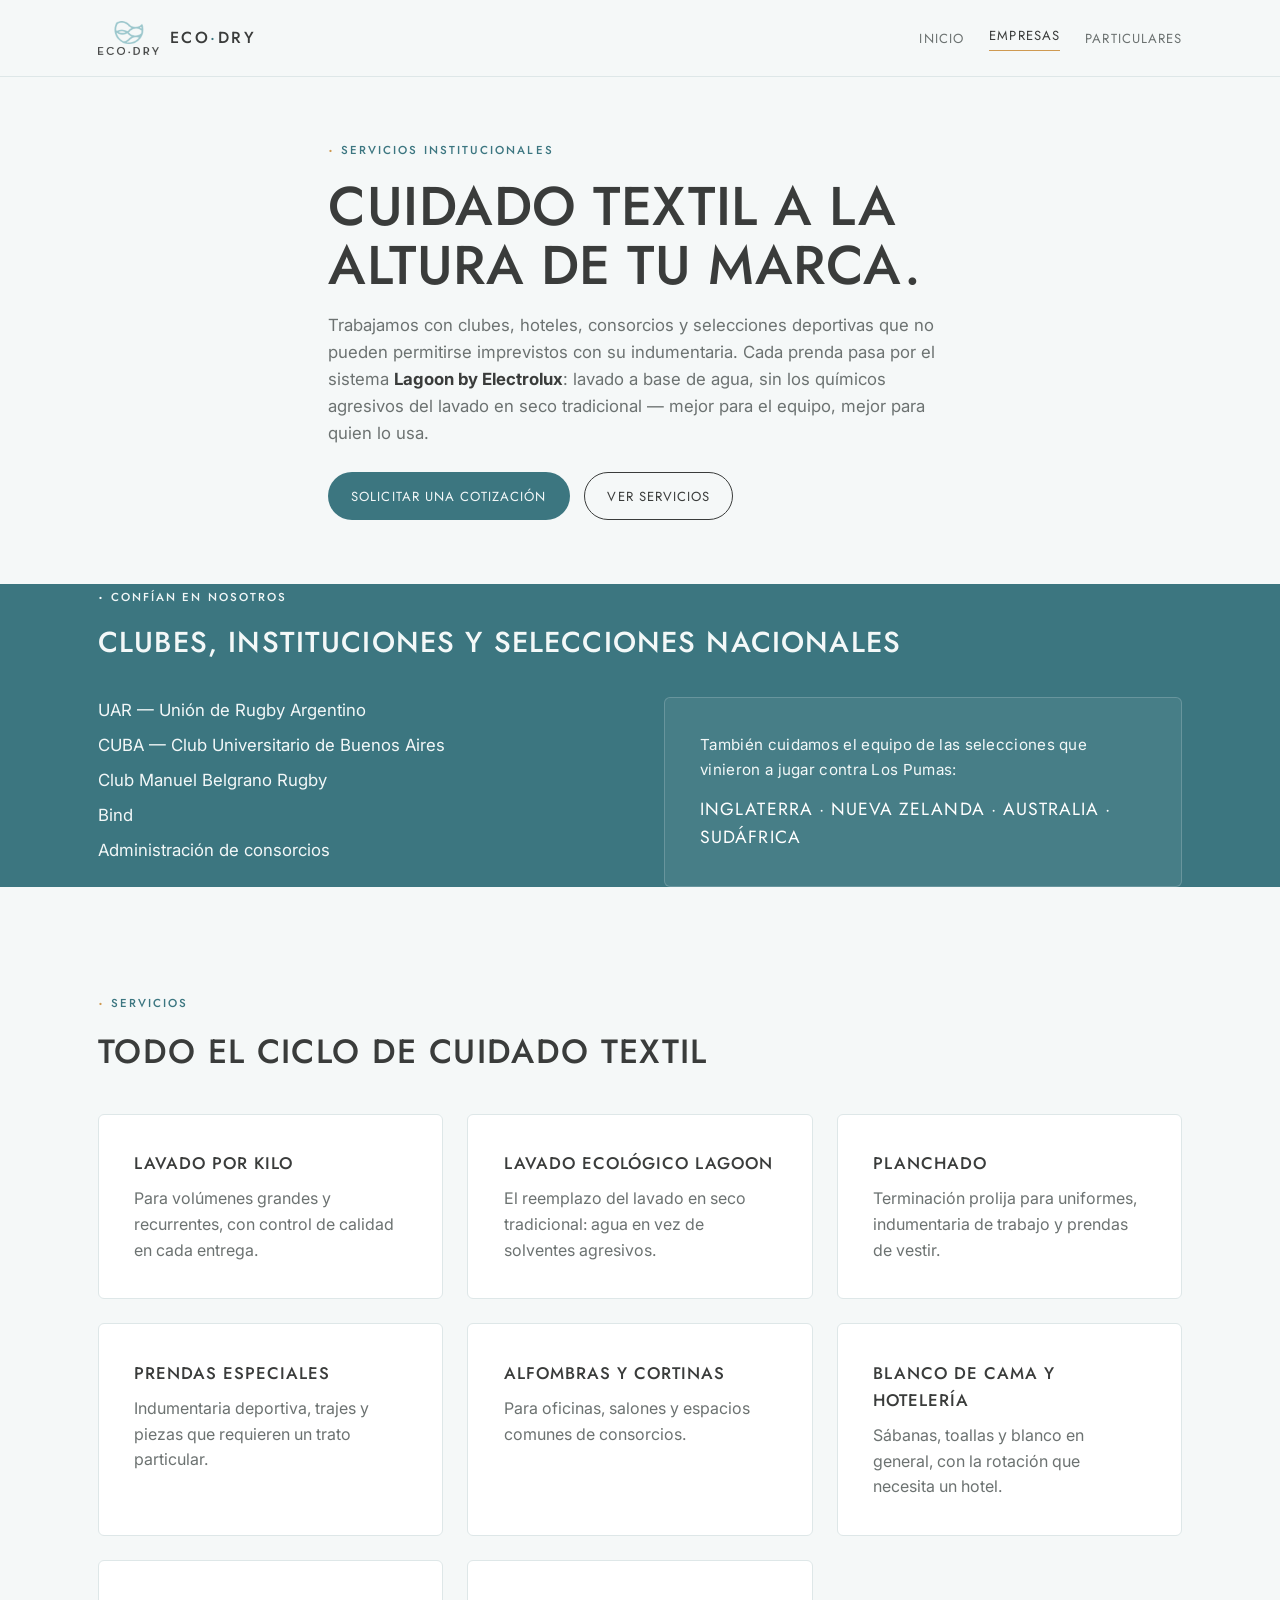
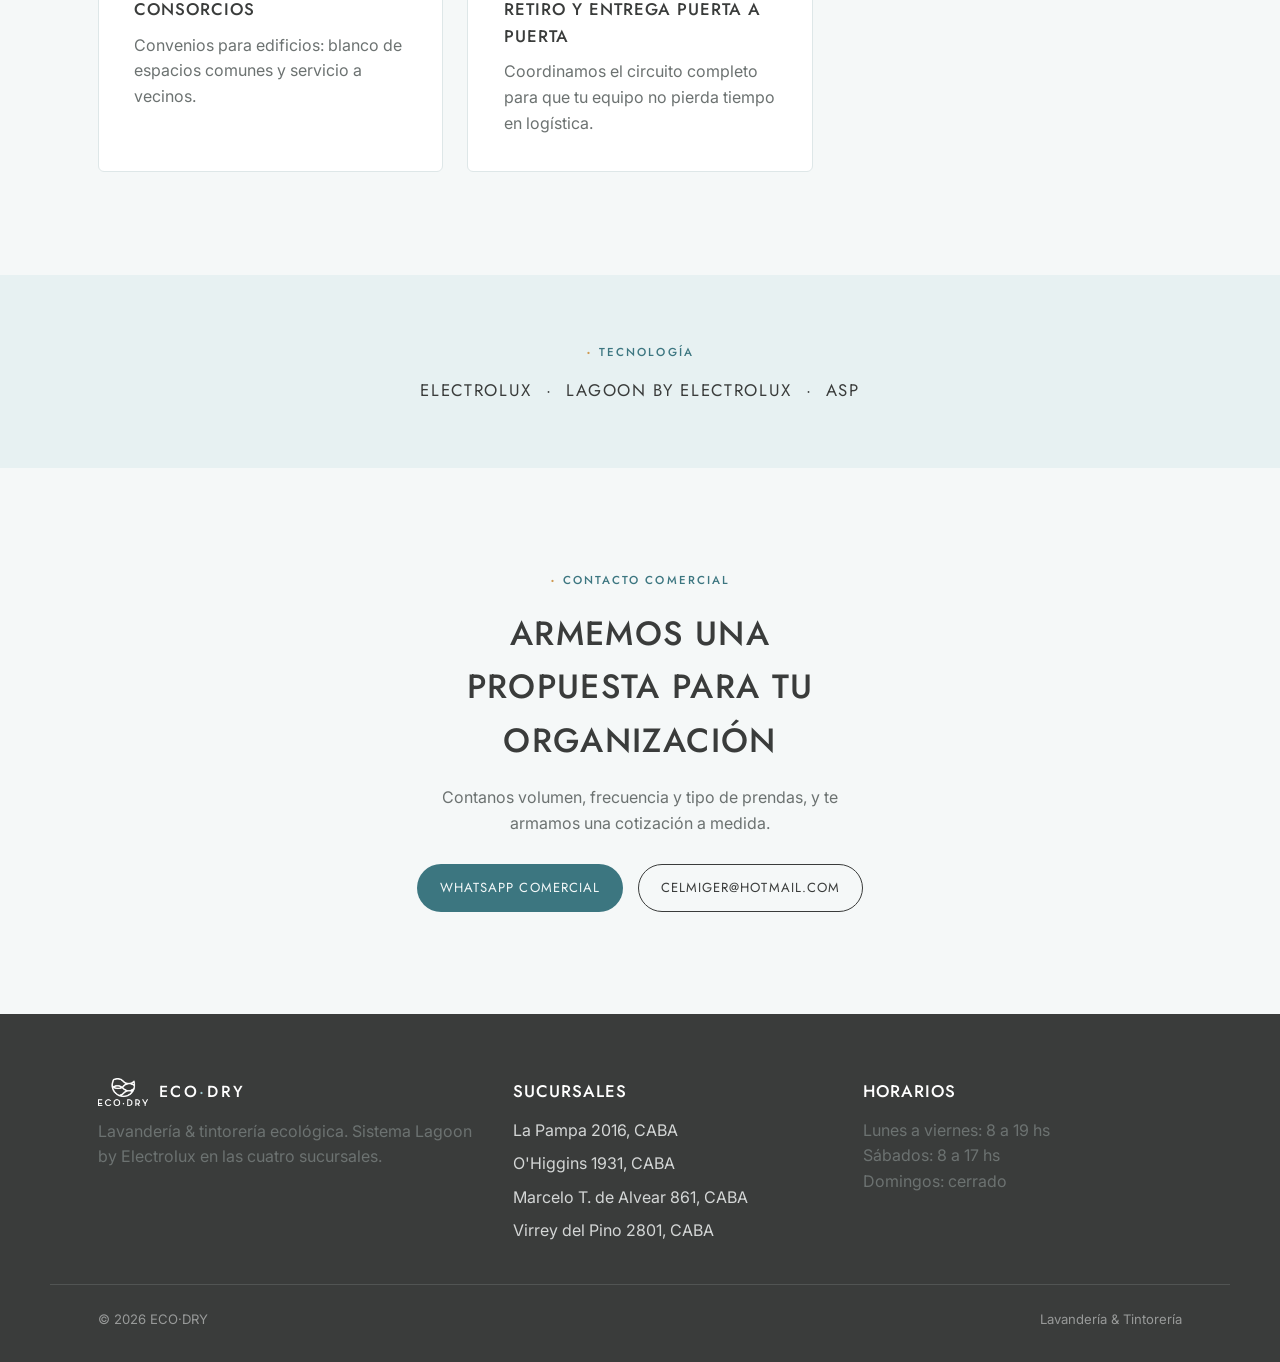
==== empresas.html @ cd2f5abf "Add files via upload" ====
<!DOCTYPE html>
<html lang="es">
<head>
<meta charset="UTF-8">
<meta name="viewport" content="width=device-width, initial-scale=1.0">
<title>Servicios institucionales — ECO·DRY</title>
<meta name="description" content="ECO·DRY para empresas e instituciones: indumentaria deportiva, hotelería y consorcios. Sistema ecológico Lagoon by Electrolux.">
<link rel="icon" type="image/png" href="[data-uri]">
<link rel="preconnect" href="https://fonts.googleapis.com">
<link rel="preconnect" href="https://fonts.gstatic.com" crossorigin>
<link href="https://fonts.googleapis.com/css2?family=Jost:wght@400;500;600&family=Inter:wght@400;500;600&display=swap" rel="stylesheet">
<link rel="stylesheet" href="styles.css">
</head>
<body>

<header class="site-header">
  <div class="wrap">
    <a class="brand" href="index.html" aria-label="ECO·DRY — Inicio">
      <img src="[data-uri]" alt="ECO·DRY">
      <span class="brand-word">ECO<span class="dot">·</span>DRY</span>
    </a>
    <nav class="site-nav">
      <a href="index.html">Inicio</a>
      <a href="empresas.html" class="is-current">Empresas</a>
      <a href="particulares.html">Particulares</a>
    </nav>
  </div>
</header>

<main>
  <section class="section--tight">
    <div class="wrap stack" style="max-width:720px;">
      <span class="eyebrow">Servicios institucionales</span>
      <h1>Cuidado textil a la altura de tu marca.</h1>
      <p style="font-size:1.05rem;">Trabajamos con clubes, hoteles, consorcios y selecciones deportivas que no pueden permitirse imprevistos con su indumentaria. Cada prenda pasa por el sistema <strong style="color:var(--ink);">Lagoon by Electrolux</strong>: lavado a base de agua, sin los químicos agresivos del lavado en seco tradicional — mejor para el equipo, mejor para quien lo usa.</p>
      <div style="display:flex; gap:0.9rem; flex-wrap:wrap; margin-top:0.5rem;">
        <a href="#contacto" class="btn btn-primary">Solicitar una cotización</a>
        <a href="#servicios" class="btn btn-ghost">Ver servicios</a>
      </div>
    </div>
  </section>

  <section class="section--deep">
    <div class="wrap">
      <span class="eyebrow">Confían en nosotros</span>
      <h2 style="margin-top:0.6rem; font-size:clamp(1.3rem,2.6vw,1.8rem);">Clubes, instituciones y selecciones nacionales</h2>
      <div class="cols-2" style="margin-top:2rem; align-items:start;">
        <ul class="list-plain stack gap-sm" style="font-size:1.05rem;">
          <li>UAR — Unión de Rugby Argentino</li>
          <li>CUBA — Club Universitario de Buenos Aires</li>
          <li>Club Manuel Belgrano Rugby</li>
          <li>Bind</li>
          <li>Administración de consorcios</li>
        </ul>
        <div class="card" style="background:rgba(255,255,255,0.06); border-color:rgba(255,255,255,0.18);">
          <p style="color:var(--ink-on-deep); font-size:0.95rem; letter-spacing:0.02em;">También cuidamos el equipo de las selecciones que vinieron a jugar contra Los Pumas:</p>
          <p style="color:var(--paper); font-family:var(--font-display); letter-spacing:0.06em; text-transform:uppercase; font-size:1.1rem; margin-top:0.8rem;">Inglaterra · Nueva Zelanda · Australia · Sudáfrica</p>
        </div>
      </div>
    </div>
  </section>

  <section class="section" id="servicios">
    <div class="wrap">
      <span class="eyebrow">Servicios</span>
      <h2 style="margin-top:0.6rem;">Todo el ciclo de cuidado textil</h2>
      <div class="cols-3" style="margin-top:2.2rem;">
        <div class="card">
          <h3>Lavado por kilo</h3>
          <p style="margin-top:0.6rem;">Para volúmenes grandes y recurrentes, con control de calidad en cada entrega.</p>
        </div>
        <div class="card">
          <h3>Lavado ecológico Lagoon</h3>
          <p style="margin-top:0.6rem;">El reemplazo del lavado en seco tradicional: agua en vez de solventes agresivos.</p>
        </div>
        <div class="card">
          <h3>Planchado</h3>
          <p style="margin-top:0.6rem;">Terminación prolija para uniformes, indumentaria de trabajo y prendas de vestir.</p>
        </div>
        <div class="card">
          <h3>Prendas especiales</h3>
          <p style="margin-top:0.6rem;">Indumentaria deportiva, trajes y piezas que requieren un trato particular.</p>
        </div>
        <div class="card">
          <h3>Alfombras y cortinas</h3>
          <p style="margin-top:0.6rem;">Para oficinas, salones y espacios comunes de consorcios.</p>
        </div>
        <div class="card">
          <h3>Blanco de cama y hotelería</h3>
          <p style="margin-top:0.6rem;">Sábanas, toallas y blanco en general, con la rotación que necesita un hotel.</p>
        </div>
        <div class="card">
          <h3>Consorcios</h3>
          <p style="margin-top:0.6rem;">Convenios para edificios: blanco de espacios comunes y servicio a vecinos.</p>
        </div>
        <div class="card">
          <h3>Retiro y entrega puerta a puerta</h3>
          <p style="margin-top:0.6rem;">Coordinamos el circuito completo para que tu equipo no pierda tiempo en logística.</p>
        </div>
      </div>
    </div>
  </section>

  <section class="section--tight section--pale">
    <div class="wrap center">
      <span class="eyebrow center" style="justify-content:center;">Tecnología</span>
      <p style="margin-top:0.8rem; font-family:var(--font-display); letter-spacing:0.1em; text-transform:uppercase; font-size:1.05rem; color:var(--ink);">Electrolux &nbsp;·&nbsp; Lagoon by Electrolux &nbsp;·&nbsp; ASP</p>
    </div>
  </section>

  <section class="section" id="contacto">
    <div class="wrap stack center mx-auto" style="max-width:560px;">
      <span class="eyebrow center" style="justify-content:center;">Contacto comercial</span>
      <h2>Armemos una propuesta para tu organización</h2>
      <p>Contanos volumen, frecuencia y tipo de prendas, y te armamos una cotización a medida.</p>
      <div style="display:flex; gap:0.9rem; flex-wrap:wrap; justify-content:center; margin-top:0.6rem;">
        <a href="https://wa.me/5491157602656?text=Hola%2C%20quisiera%20una%20cotizaci%C3%B3n%20institucional" class="btn btn-primary">WhatsApp comercial</a>
        <a href="mailto:celmiger@hotmail.com" class="btn btn-ghost">celmiger@hotmail.com</a>
      </div>
    </div>
  </section>
</main>

<footer class="site-footer">
  <div class="wrap footer-grid">
    <div>
      <div class="brand" style="margin-bottom:0.8rem;">
        <img src="[data-uri]" alt="" style="height:28px; filter:brightness(0) invert(1);">
        <span class="brand-word" style="color:var(--paper);">ECO<span class="dot" style="color:var(--lagoon);">·</span>DRY</span>
      </div>
      <p>Lavandería & tintorería ecológica. Sistema Lagoon by Electrolux en las cuatro sucursales.</p>
    </div>
    <div>
      <h3>Sucursales</h3>
      <ul class="list-plain stack gap-sm" style="margin-top:0.8rem;">
        <li>La Pampa 2016, CABA</li>
        <li>O'Higgins 1931, CABA</li>
        <li>Marcelo T. de Alvear 861, CABA</li>
        <li>Virrey del Pino 2801, CABA</li>
      </ul>
    </div>
    <div>
      <h3>Horarios</h3>
      <p style="margin-top:0.8rem;">Lunes a viernes: 8 a 19 hs<br>Sábados: 8 a 17 hs<br>Domingos: cerrado</p>
    </div>
  </div>
  <div class="wrap footer-bottom">
    <span>© <span id="year"></span> ECO·DRY</span>
    <span>Lavandería & Tintorería</span>
  </div>
</footer>

<script src="script.js"></script>
</body>
</html>
---- styles.css ----
/* ========================================================================
   ECO·DRY — Shared stylesheet
   Tokens drawn from the brand mark: lagoon teal (#9BC6CC) + carbón ink
   (#3F4140). One organic accent — "sol" — reserved for a single signature
   use per page. Geometry is mostly precise/square; only the brand mark,
   buttons and dividers are allowed to curve, echoing the logo's loops.
   ========================================================================= */

:root {
  /* Color */
  --ink: #3a3c3b;          /* carbón — primary text, from wordmark */
  --ink-soft: #6c7271;     /* secondary text */
  --ink-faint: #9aa0a0;    /* tertiary / captions */
  --mist: #f5f8f8;         /* page background */
  --paper: #ffffff;        /* card surfaces */
  --lagoon: #9bc6cc;       /* brand teal, from icon */
  --lagoon-deep: #3c7680;  /* deepened teal — buttons, links, AA contrast */
  --lagoon-pale: #e7f1f2;  /* tint — section backgrounds, badges */
  --sol: #cf9a52;          /* single warm accent — used sparingly */
  --line: #dee7e8;         /* hairline borders */
  --ink-on-deep: #f3f8f8;  /* text on --lagoon-deep */

  /* Type */
  --font-display: "Jost", "Futura", sans-serif;
  --font-body: "Inter", "Helvetica Neue", sans-serif;

  /* Rhythm */
  --gutter: clamp(1.25rem, 4vw, 3rem);
  --radius-card: 6px;
  --radius-pill: 999px;
  --ease: cubic-bezier(0.22, 1, 0.36, 1);
}

* { box-sizing: border-box; }
html { scroll-behavior: smooth; }
@media (prefers-reduced-motion: reduce) {
  html { scroll-behavior: auto; }
  * { animation-duration: 0.001ms !important; animation-iteration-count: 1 !important; transition-duration: 0.001ms !important; }
}

body {
  margin: 0;
  background: var(--mist);
  color: var(--ink);
  font-family: var(--font-body);
  font-size: 16px;
  line-height: 1.6;
  -webkit-font-smoothing: antialiased;
}

img { max-width: 100%; display: block; }

a { color: var(--lagoon-deep); text-decoration: none; }
a:hover { text-decoration: underline; }

:focus-visible {
  outline: 2px solid var(--lagoon-deep);
  outline-offset: 3px;
  border-radius: 2px;
}

h1, h2, h3 {
  font-family: var(--font-display);
  font-weight: 500;
  text-transform: uppercase;
  letter-spacing: 0.04em;
  color: var(--ink);
  margin: 0;
}

h1 { font-size: clamp(2rem, 5.4vw, 3.4rem); line-height: 1.08; letter-spacing: 0.01em; }
h2 { font-size: clamp(1.5rem, 3vw, 2.1rem); }
h3 { font-size: 1.05rem; letter-spacing: 0.06em; }

p { margin: 0; color: var(--ink-soft); }

.eyebrow {
  display: inline-flex;
  align-items: center;
  gap: 0.5em;
  font-family: var(--font-display);
  text-transform: uppercase;
  letter-spacing: 0.18em;
  font-size: 0.72rem;
  color: var(--lagoon-deep);
  font-weight: 500;
}
.eyebrow::before {
  content: "·";
  font-size: 1.4em;
  line-height: 0;
  color: var(--sol);
}

.dot { color: var(--lagoon-deep); }

/* ---------- Layout helpers ---------- */
.wrap {
  max-width: 1180px;
  margin: 0 auto;
  padding: 0 var(--gutter);
}
.section { padding: clamp(3.5rem, 8vw, 6.5rem) 0; }
.section--tight { padding: clamp(2.5rem, 5vw, 4rem) 0; }
.section--pale { background: var(--lagoon-pale); }
.section--deep { background: var(--lagoon-deep); color: var(--ink-on-deep); }
.section--deep p { color: rgba(243, 248, 248, 0.82); }
.section--deep h2, .section--deep .eyebrow { color: var(--ink-on-deep); }
.section--deep .eyebrow::before { color: var(--paper); }

.stack { display: grid; gap: 1.1rem; }
.cols-2 { display: grid; gap: clamp(1.5rem, 4vw, 3rem); grid-template-columns: 1fr; }
.cols-3 { display: grid; gap: 1.5rem; grid-template-columns: 1fr; }
@media (min-width: 720px) {
  .cols-2 { grid-template-columns: 1fr 1fr; }
  .cols-3 { grid-template-columns: repeat(3, 1fr); }
}

/* ---------- Header ---------- */
.site-header {
  position: sticky;
  top: 0;
  z-index: 40;
  background: rgba(245, 248, 248, 0.92);
  backdrop-filter: blur(8px);
  border-bottom: 1px solid var(--line);
}
.site-header .wrap {
  display: flex;
  align-items: center;
  justify-content: space-between;
  height: 76px;
}
.brand {
  display: flex;
  align-items: center;
  gap: 0.65rem;
  color: var(--ink);
}
.brand img { height: 34px; width: auto; }
.brand-word {
  font-family: var(--font-display);
  letter-spacing: 0.16em;
  font-size: 1rem;
  font-weight: 500;
}
.site-nav {
  display: flex;
  align-items: center;
  gap: clamp(1rem, 2vw, 2rem);
  font-family: var(--font-display);
  letter-spacing: 0.08em;
  font-size: 0.82rem;
  text-transform: uppercase;
}
.site-nav a { color: var(--ink-soft); }
.site-nav a.is-current { color: var(--ink); border-bottom: 1px solid var(--sol); padding-bottom: 4px; }
.site-nav a:hover { color: var(--lagoon-deep); text-decoration: none; }

@media (max-width: 560px) {
  .site-header .wrap { height: auto; flex-wrap: wrap; padding-top: 0.9rem; padding-bottom: 0.9rem; gap: 0.7rem; }
  .site-nav { gap: 1rem; font-size: 0.74rem; }
  .brand-word { font-size: 0.9rem; }
}

/* ---------- Buttons ---------- */
.btn {
  display: inline-flex;
  align-items: center;
  gap: 0.55em;
  font-family: var(--font-display);
  text-transform: uppercase;
  letter-spacing: 0.08em;
  font-size: 0.82rem;
  padding: 0.95em 1.7em;
  border-radius: var(--radius-pill);
  border: 1px solid transparent;
  cursor: pointer;
  transition: transform 0.25s var(--ease), background 0.25s var(--ease), color 0.25s var(--ease), border-color .25s var(--ease);
  white-space: nowrap;
}
.btn:hover { transform: translateY(-1px); text-decoration: none; }
.btn-primary { background: var(--lagoon-deep); color: var(--ink-on-deep); }
.btn-primary:hover { background: #335f68; }
.btn-ghost { background: transparent; color: var(--ink); border-color: var(--ink); }
.btn-ghost:hover { border-color: var(--lagoon-deep); color: var(--lagoon-deep); }
.btn-on-deep { background: var(--paper); color: var(--lagoon-deep); }
.btn-on-deep:hover { background: var(--lagoon-pale); }
.btn-wa { background: #ffffff; color: var(--ink); border-color: var(--line); }
.btn-wa:hover { border-color: var(--lagoon-deep); color: var(--lagoon-deep); }

/* ---------- Cards ---------- */
.card {
  background: var(--paper);
  border: 1px solid var(--line);
  border-radius: var(--radius-card);
  padding: clamp(1.5rem, 3vw, 2.2rem);
}

/* ---------- Wave divider (signature element) ---------- */
.wave-divider {
  display: block;
  width: 100%;
  height: auto;
  color: var(--lagoon);
}
.wave-divider path {
  stroke-dasharray: 1400;
  stroke-dashoffset: 1400;
  animation: draw 2.4s var(--ease) forwards;
}
@keyframes draw { to { stroke-dashoffset: 0; } }

/* ---------- Footer ---------- */
.site-footer {
  background: var(--ink);
  color: rgba(245, 248, 248, 0.82);
  padding: clamp(2.5rem, 5vw, 4rem) 0 2rem;
}
.site-footer h3 { color: var(--paper); }
.site-footer a { color: rgba(245, 248, 248, 0.82); }
.site-footer a:hover { color: var(--lagoon); }
.footer-grid {
  display: grid;
  gap: 2rem;
  grid-template-columns: 1fr;
}
@media (min-width: 720px) {
  .footer-grid { grid-template-columns: 1.2fr 1fr 1fr; }
}
.footer-bottom {
  margin-top: 2.5rem;
  padding-top: 1.5rem;
  border-top: 1px solid rgba(245, 248, 248, 0.12);
  font-size: 0.82rem;
  color: rgba(245, 248, 248, 0.5);
  display: flex;
  flex-wrap: wrap;
  gap: 0.75rem;
  justify-content: space-between;
}

/* ---------- Utility ---------- */
.muted { color: var(--ink-faint); font-size: 0.88rem; }
.center { text-align: center; }
.mx-auto { margin-left: auto; margin-right: auto; }
.gap-sm { gap: 0.5rem; }
.list-plain { list-style: none; margin: 0; padding: 0; }
.tag {
  display: inline-block;
  font-size: 0.72rem;
  letter-spacing: 0.06em;
  text-transform: uppercase;
  padding: 0.35em 0.8em;
  border-radius: var(--radius-pill);
  background: var(--lagoon-pale);
  color: var(--lagoon-deep);
}
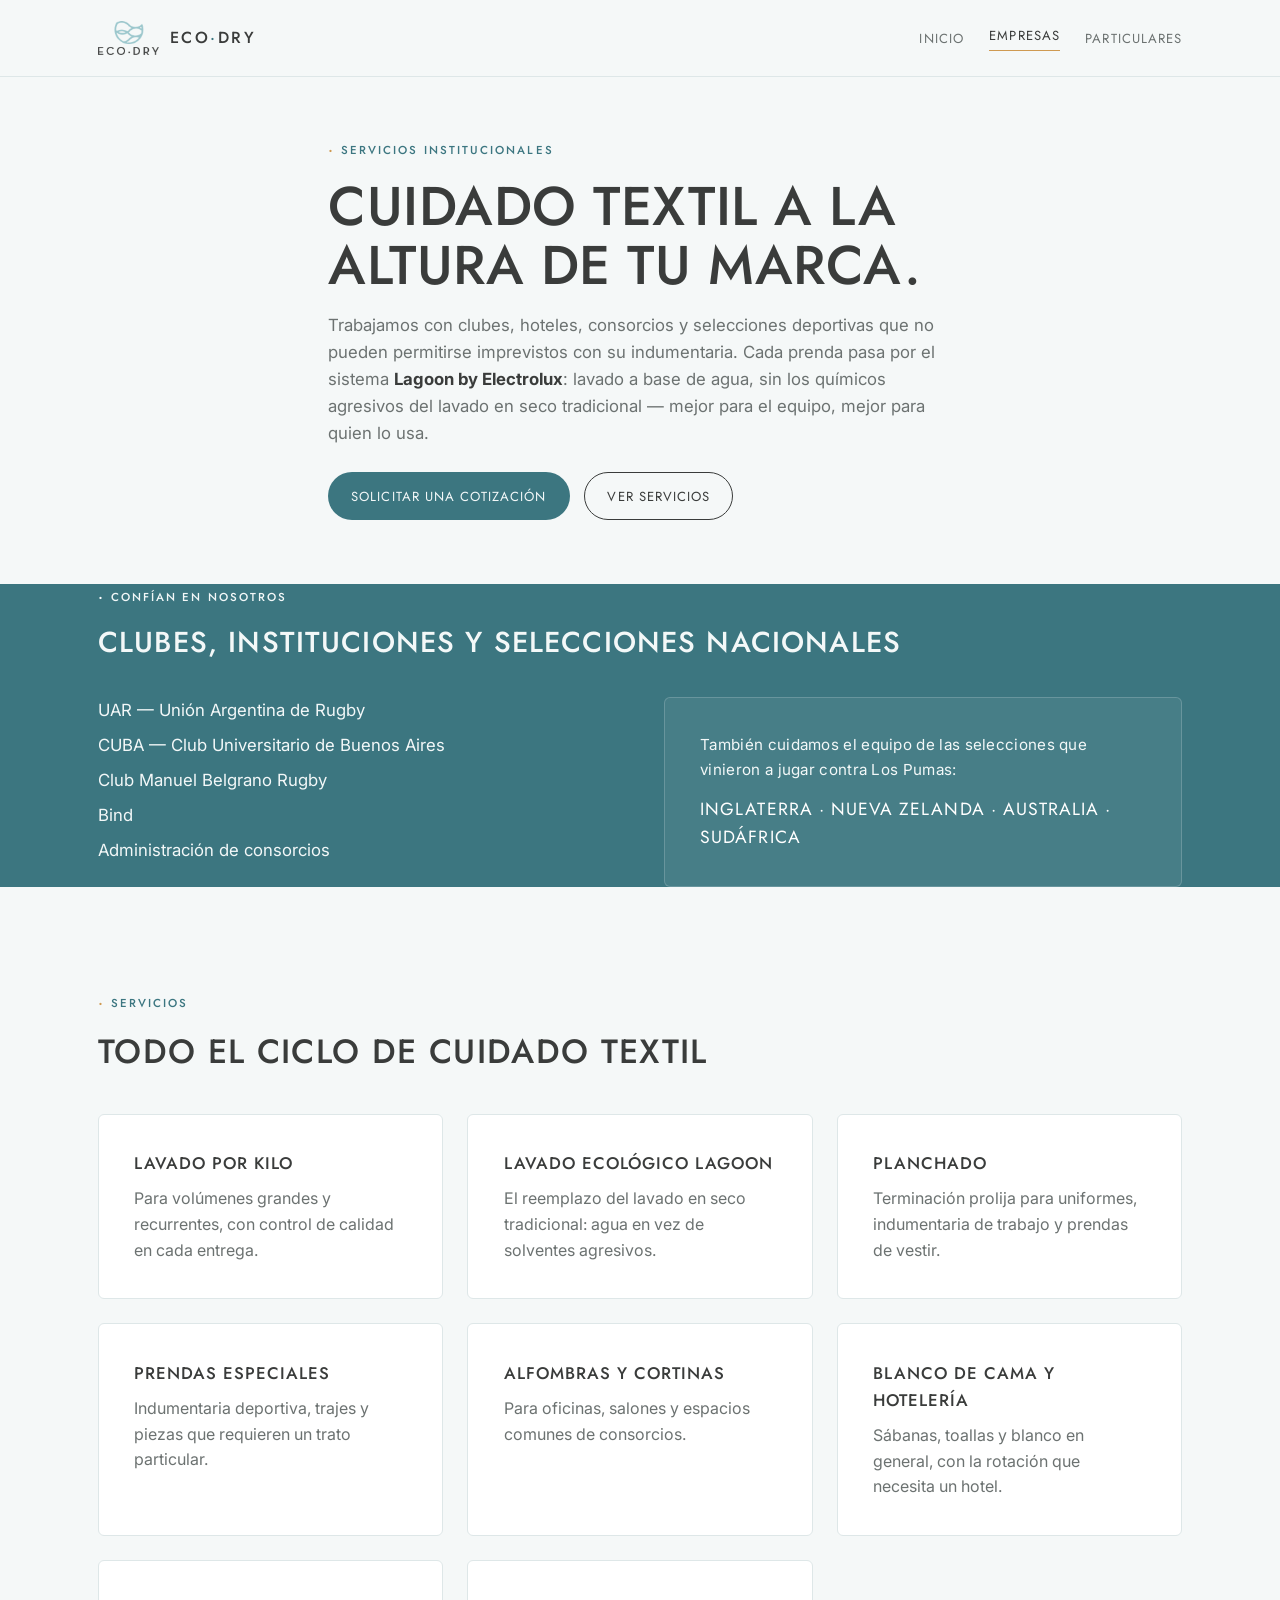
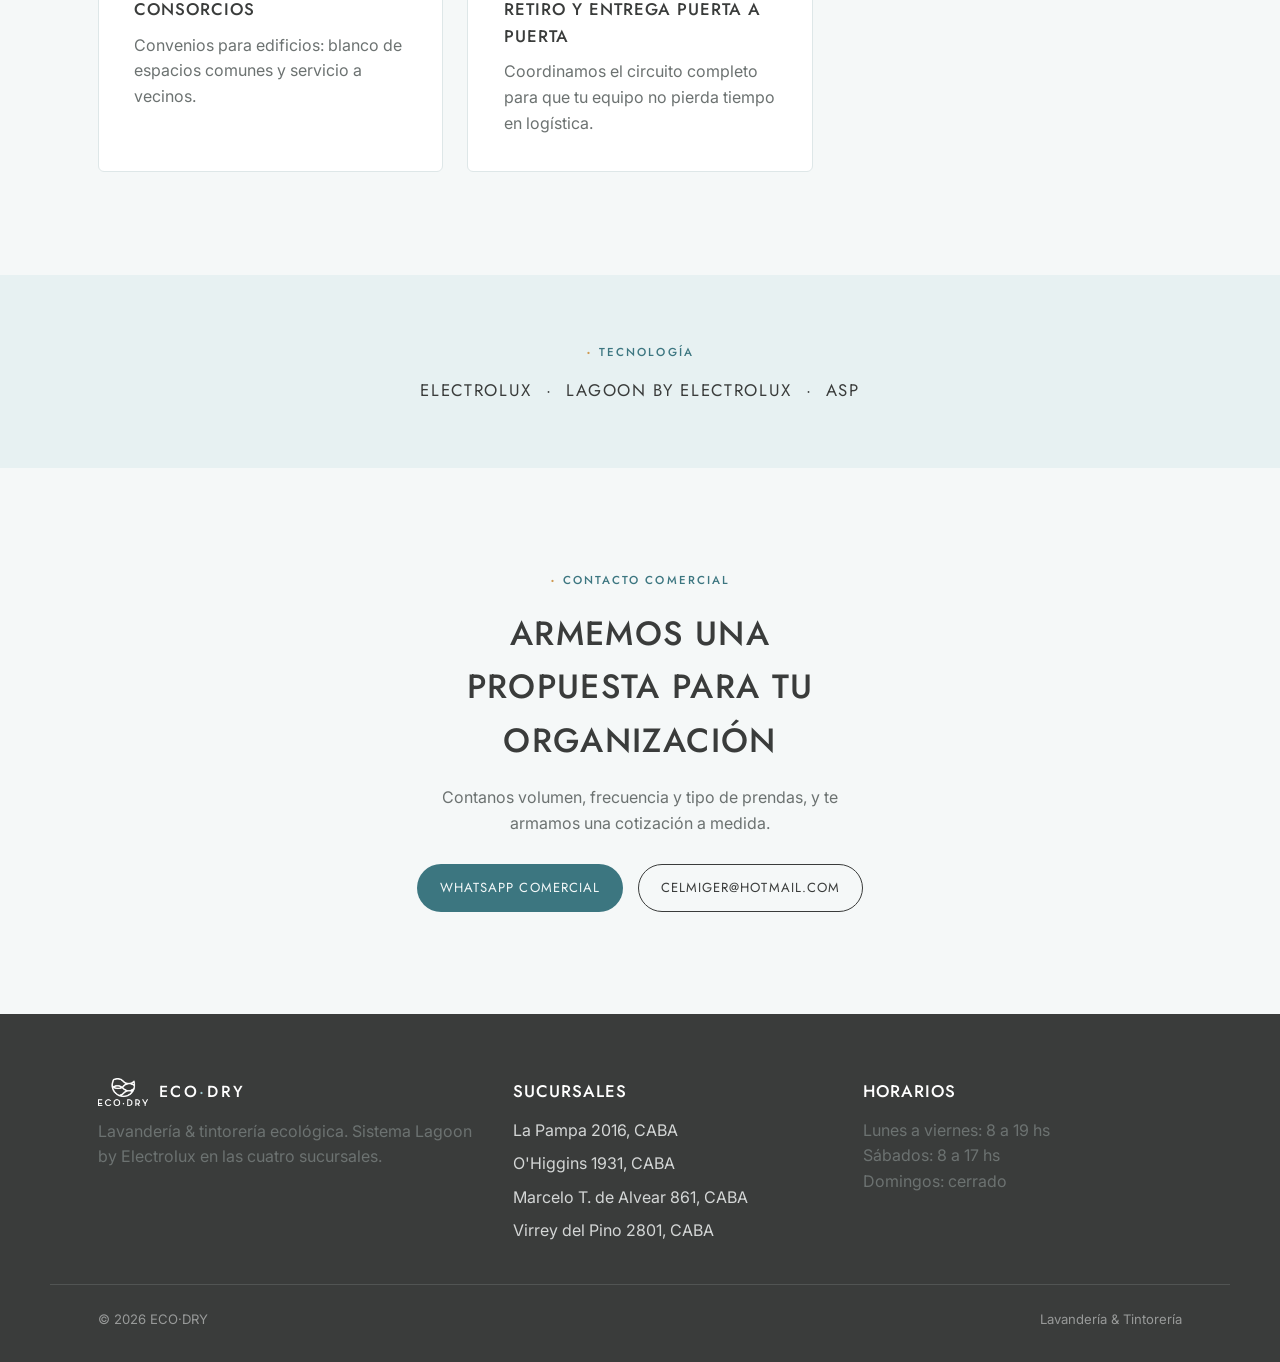
==== commit ce636b98: "Add files via upload" ====
--- a/empresas.html
+++ b/empresas.html
@@ -46,7 +46,7 @@
       <h2 style="margin-top:0.6rem; font-size:clamp(1.3rem,2.6vw,1.8rem);">Clubes, instituciones y selecciones nacionales</h2>
       <div class="cols-2" style="margin-top:2rem; align-items:start;">
         <ul class="list-plain stack gap-sm" style="font-size:1.05rem;">
-          <li>UAR — Unión de Rugby Argentino</li>
+          <li>UAR — Unión Argentina de Rugby</li>
           <li>CUBA — Club Universitario de Buenos Aires</li>
           <li>Club Manuel Belgrano Rugby</li>
           <li>Bind</li>
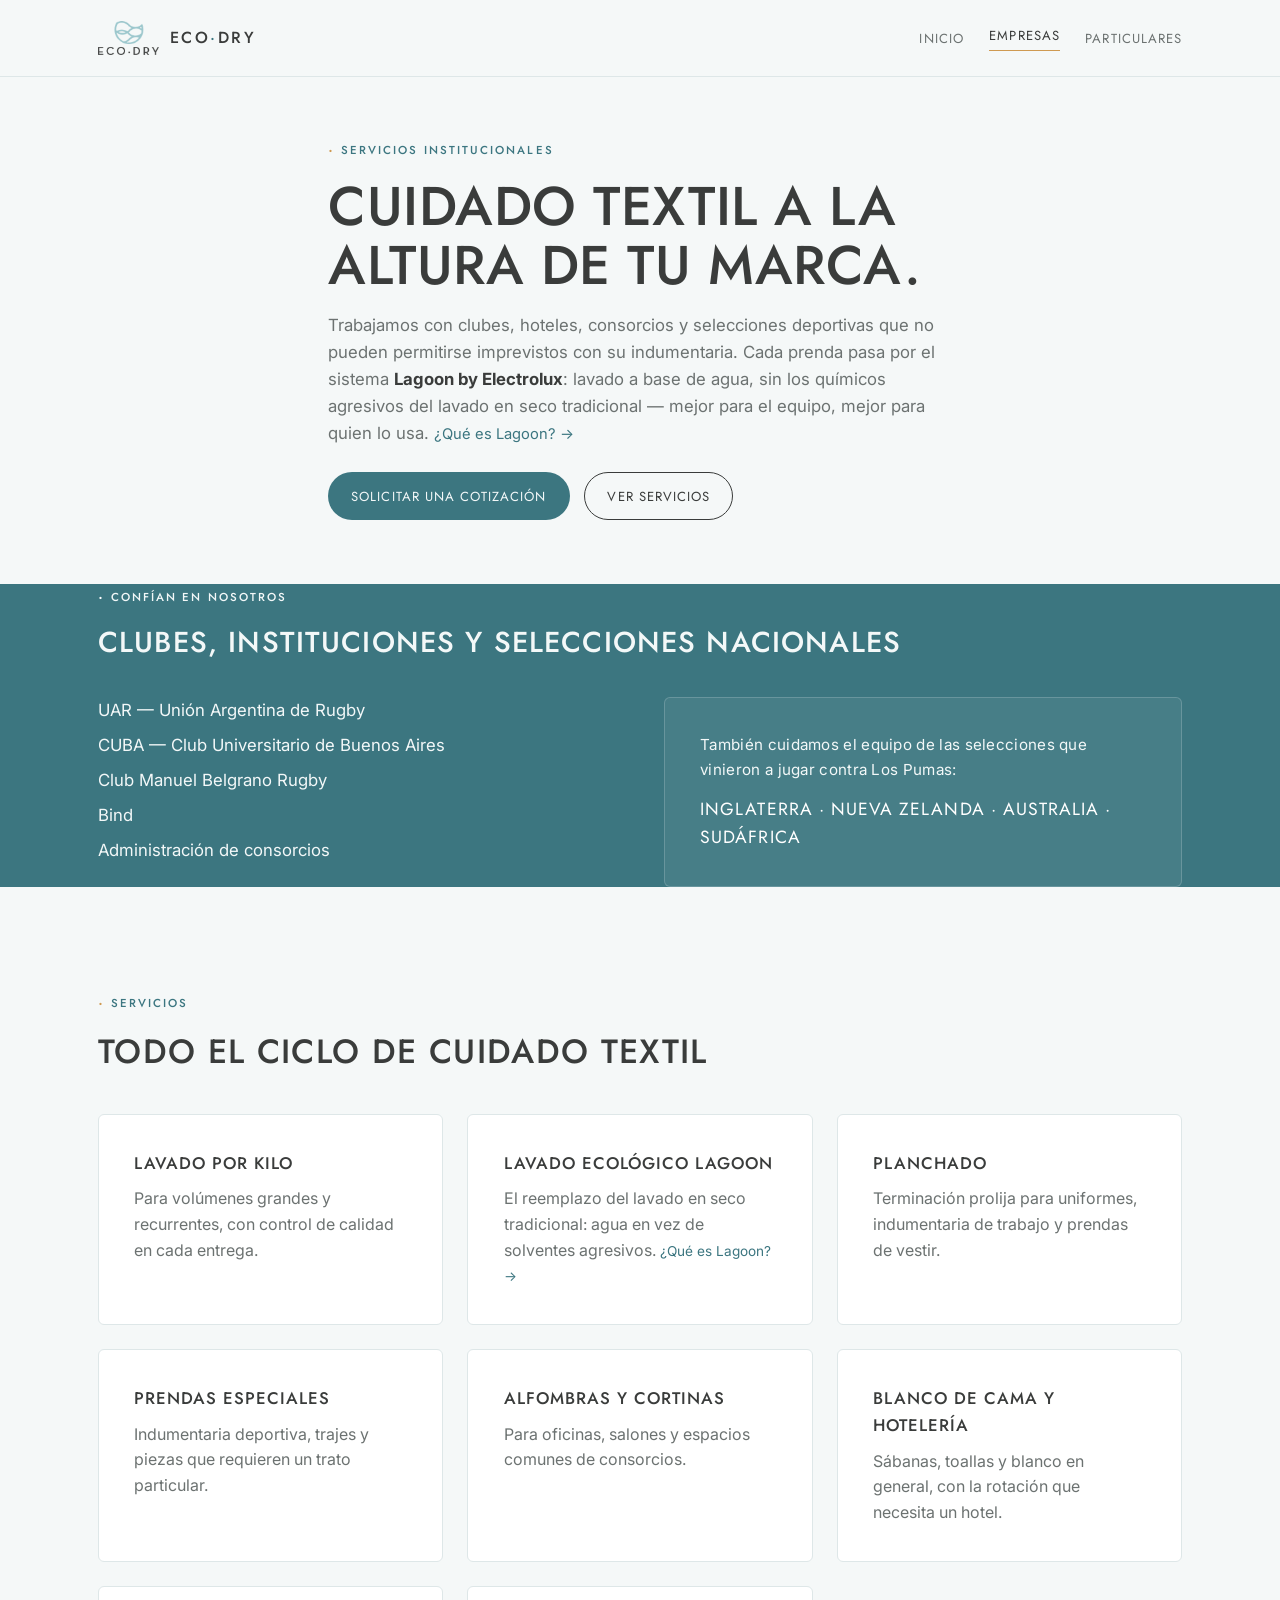
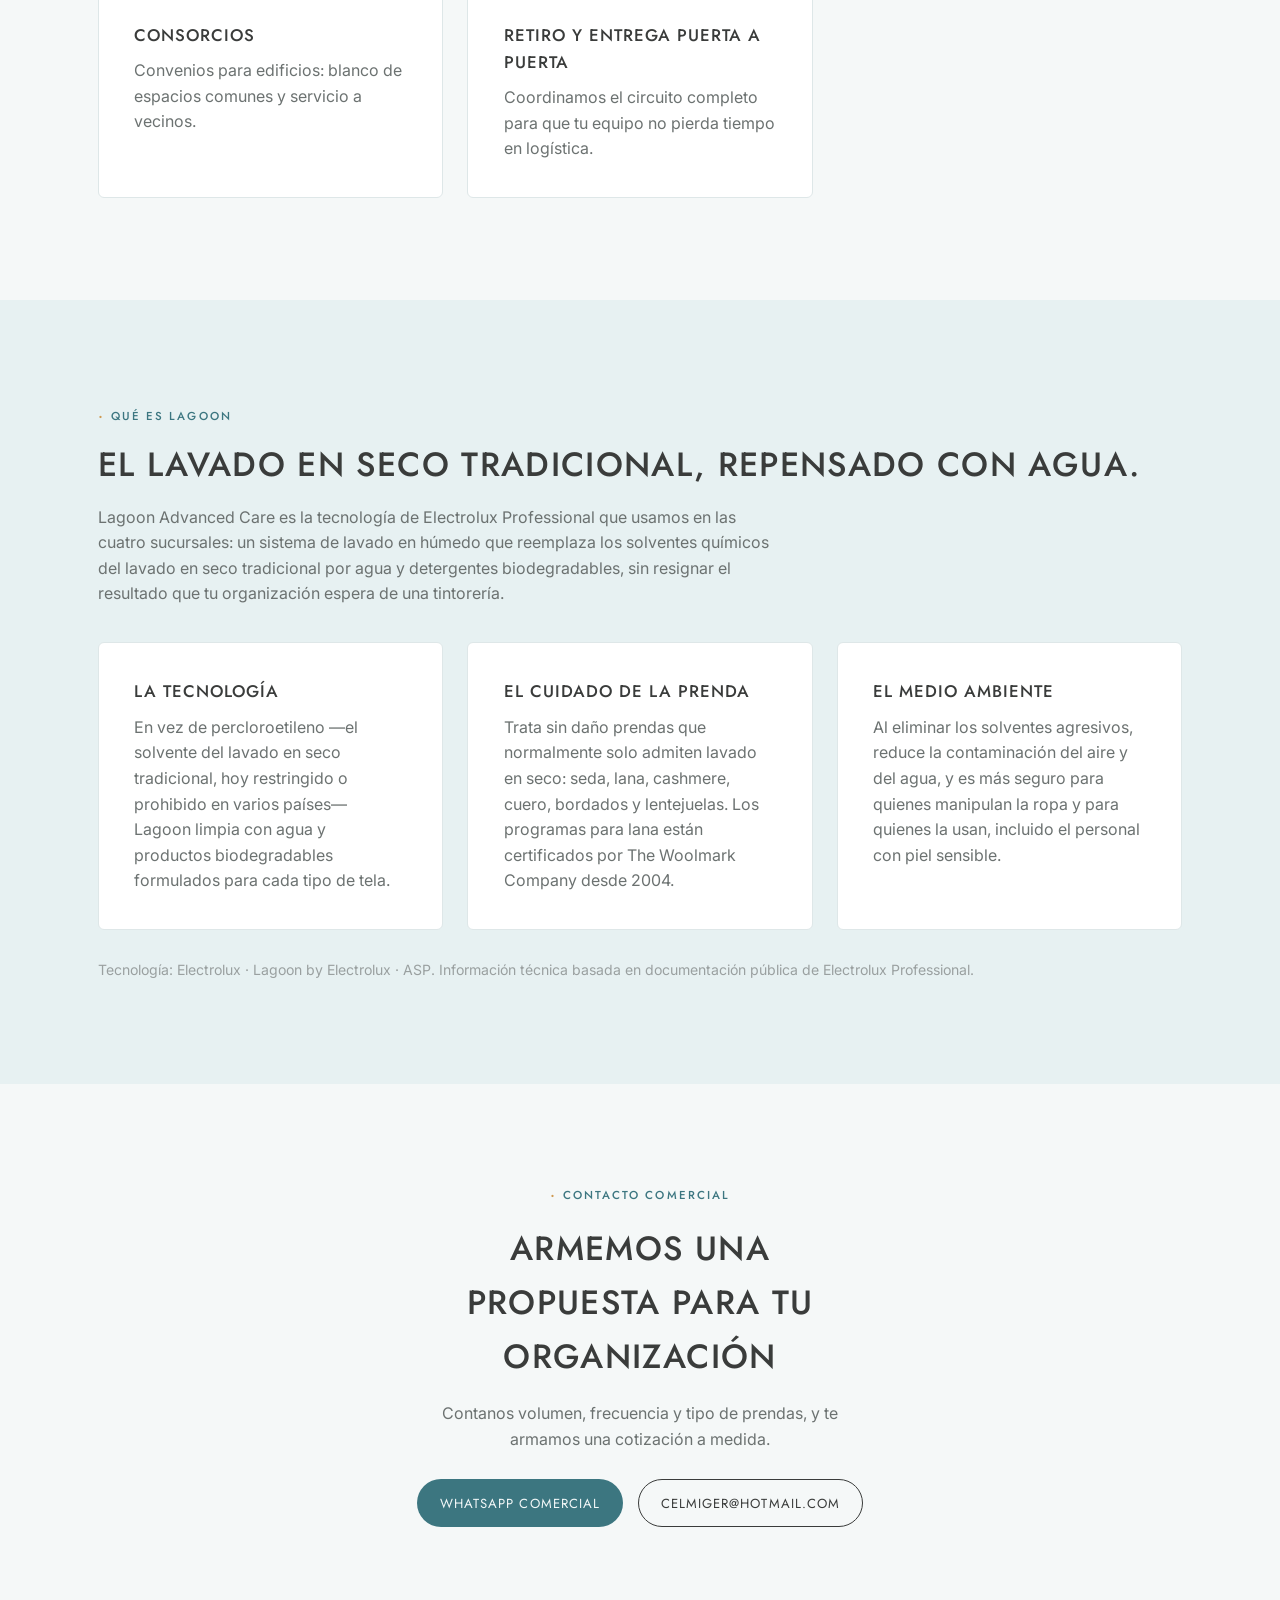
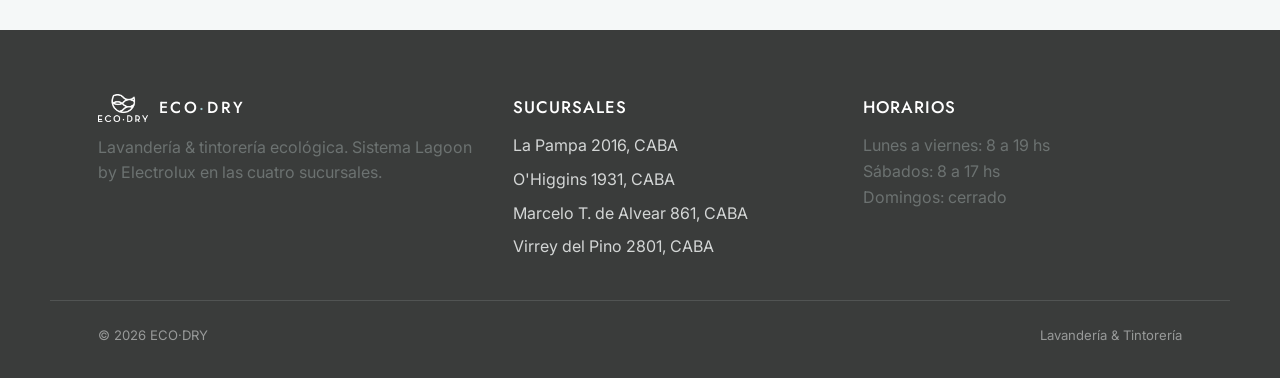
==== commit eb34cbc2: "Add files via upload" ====
--- a/empresas.html
+++ b/empresas.html
@@ -32,7 +32,7 @@
     <div class="wrap stack" style="max-width:720px;">
       <span class="eyebrow">Servicios institucionales</span>
       <h1>Cuidado textil a la altura de tu marca.</h1>
-      <p style="font-size:1.05rem;">Trabajamos con clubes, hoteles, consorcios y selecciones deportivas que no pueden permitirse imprevistos con su indumentaria. Cada prenda pasa por el sistema <strong style="color:var(--ink);">Lagoon by Electrolux</strong>: lavado a base de agua, sin los químicos agresivos del lavado en seco tradicional — mejor para el equipo, mejor para quien lo usa.</p>
+      <p style="font-size:1.05rem;">Trabajamos con clubes, hoteles, consorcios y selecciones deportivas que no pueden permitirse imprevistos con su indumentaria. Cada prenda pasa por el sistema <strong style="color:var(--ink);">Lagoon by Electrolux</strong>: lavado a base de agua, sin los químicos agresivos del lavado en seco tradicional — mejor para el equipo, mejor para quien lo usa. <a href="#lagoon" style="font-size:0.92rem; white-space:nowrap;">¿Qué es Lagoon? →</a></p>
       <div style="display:flex; gap:0.9rem; flex-wrap:wrap; margin-top:0.5rem;">
         <a href="#contacto" class="btn btn-primary">Solicitar una cotización</a>
         <a href="#servicios" class="btn btn-ghost">Ver servicios</a>
@@ -71,7 +71,7 @@
         </div>
         <div class="card">
           <h3>Lavado ecológico Lagoon</h3>
-          <p style="margin-top:0.6rem;">El reemplazo del lavado en seco tradicional: agua en vez de solventes agresivos.</p>
+          <p style="margin-top:0.6rem;">El reemplazo del lavado en seco tradicional: agua en vez de solventes agresivos. <a href="#lagoon" style="font-size:0.85rem;">¿Qué es Lagoon? →</a></p>
         </div>
         <div class="card">
           <h3>Planchado</h3>
@@ -101,10 +101,26 @@
     </div>
   </section>
 
-  <section class="section--tight section--pale">
-    <div class="wrap center">
-      <span class="eyebrow center" style="justify-content:center;">Tecnología</span>
-      <p style="margin-top:0.8rem; font-family:var(--font-display); letter-spacing:0.1em; text-transform:uppercase; font-size:1.05rem; color:var(--ink);">Electrolux &nbsp;·&nbsp; Lagoon by Electrolux &nbsp;·&nbsp; ASP</p>
+  <section class="section section--pale" id="lagoon">
+    <div class="wrap">
+      <span class="eyebrow">Qué es Lagoon</span>
+      <h2 style="margin-top:0.6rem;">El lavado en seco tradicional, repensado con agua.</h2>
+      <p style="margin-top:0.8rem; max-width:680px;">Lagoon Advanced Care es la tecnología de Electrolux Professional que usamos en las cuatro sucursales: un sistema de lavado en húmedo que reemplaza los solventes químicos del lavado en seco tradicional por agua y detergentes biodegradables, sin resignar el resultado que tu organización espera de una tintorería.</p>
+      <div class="cols-3" style="margin-top:2.2rem;">
+        <div class="card">
+          <h3>La tecnología</h3>
+          <p style="margin-top:0.6rem;">En vez de percloroetileno —el solvente del lavado en seco tradicional, hoy restringido o prohibido en varios países— Lagoon limpia con agua y productos biodegradables formulados para cada tipo de tela.</p>
+        </div>
+        <div class="card">
+          <h3>El cuidado de la prenda</h3>
+          <p style="margin-top:0.6rem;">Trata sin daño prendas que normalmente solo admiten lavado en seco: seda, lana, cashmere, cuero, bordados y lentejuelas. Los programas para lana están certificados por The Woolmark Company desde 2004.</p>
+        </div>
+        <div class="card">
+          <h3>El medio ambiente</h3>
+          <p style="margin-top:0.6rem;">Al eliminar los solventes agresivos, reduce la contaminación del aire y del agua, y es más seguro para quienes manipulan la ropa y para quienes la usan, incluido el personal con piel sensible.</p>
+        </div>
+      </div>
+      <p class="muted" style="margin-top:1.8rem;">Tecnología: Electrolux · Lagoon by Electrolux · ASP. Información técnica basada en documentación pública de Electrolux Professional.</p>
     </div>
   </section>
 
